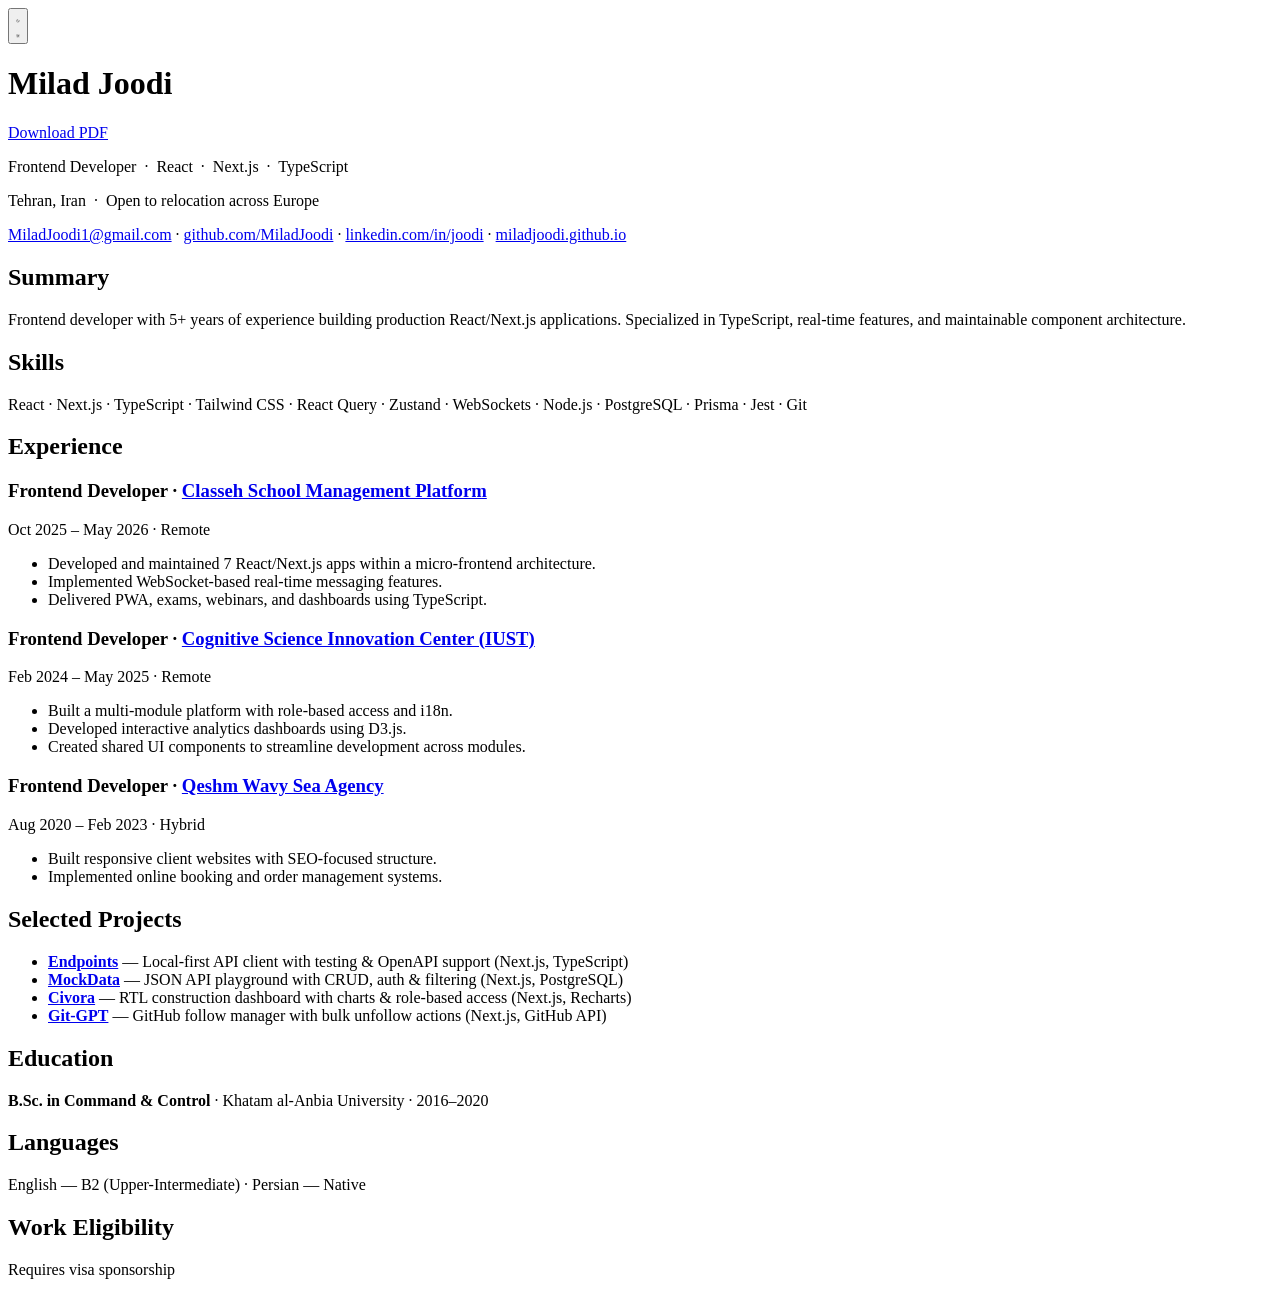
==== resume.html @ 1764eb27 "Add files via upload" ====
<!doctype html>
<html lang="en" dir="ltr">
<head>
<meta charset="utf-8">
<meta name="viewport" content="width=device-width, initial-scale=1, viewport-fit=cover">
<meta name="robots" content="noindex, nofollow">
<title>Milad Joodi — Resume</title>
<link rel="icon" href="assets/favicon.png" type="image/png">
<script>
  (function () {
    try {
      var t = localStorage.getItem('aj-theme');
      if (t === 'dark') document.documentElement.setAttribute('data-theme', 'dark');
      else document.documentElement.setAttribute('data-theme', 'light');
    } catch (e) {
      document.documentElement.setAttribute('data-theme', 'light');
    }
  })();
</script>
<link rel="preconnect" href="https://fonts.googleapis.com">
<link rel="preconnect" href="https://fonts.gstatic.com" crossorigin>
<link href="https://fonts.googleapis.com/css2?family=Inter:wght@400;500;600;700&display=swap" rel="stylesheet">
<link rel="stylesheet" href="assets/resume.css">
</head>
<body>

<button class="theme-btn" id="themeToggle" type="button" aria-label="Toggle dark mode">
  <svg class="icon-moon" viewBox="0 0 24 24" fill="none" stroke="currentColor" stroke-width="1.75" stroke-linecap="round" stroke-linejoin="round" aria-hidden="true"><path d="M21 12.79A9 9 0 1 1 11.21 3 7 7 0 0 0 21 12.79z"/></svg>
  <svg class="icon-sun" viewBox="0 0 24 24" fill="none" stroke="currentColor" stroke-width="1.75" stroke-linecap="round" stroke-linejoin="round" aria-hidden="true"><circle cx="12" cy="12" r="4"/><path d="M12 2v2M12 20v2M4.93 4.93l1.41 1.41M17.66 17.66l1.41 1.41M2 12h2M20 12h2M4.93 19.07l1.41-1.41M17.66 6.34l1.41-1.41"/></svg>
</button>

<main class="resume">
  <header class="resume-header">
    <div class="resume-title-row">
      <h1>Milad Joodi</h1>
      <a class="resume-download" href="assets/resume/Milad_Joodi_CV.pdf" download="Milad_Joodi_CV.pdf">Download PDF</a>
    </div>
    <p class="resume-role">Frontend Developer &nbsp;·&nbsp; React &nbsp;·&nbsp; Next.js &nbsp;·&nbsp; TypeScript</p>
    <p class="resume-loc">Tehran, Iran &nbsp;·&nbsp; Open to relocation across Europe</p>
    <p class="resume-links">
      <a href="mailto:MiladJoodi1@gmail.com">MiladJoodi1@gmail.com</a>
      <span aria-hidden="true">·</span>
      <a href="https://github.com/MiladJoodi" target="_blank" rel="noopener">github.com/MiladJoodi</a>
      <span aria-hidden="true">·</span>
      <a href="https://www.linkedin.com/in/joodi/" target="_blank" rel="noopener">linkedin.com/in/joodi</a>
      <span aria-hidden="true">·</span>
      <a href="https://miladjoodi.github.io" target="_blank" rel="noopener">miladjoodi.github.io</a>
    </p>
  </header>

  <section class="resume-section">
    <h2>Summary</h2>
    <p>Frontend developer with 5+ years of experience building production React/Next.js applications. Specialized in TypeScript, real-time features, and maintainable component architecture.</p>
  </section>

  <section class="resume-section">
    <h2>Skills</h2>
    <p class="resume-skills">React · Next.js · TypeScript · Tailwind CSS · React Query · Zustand · WebSockets · Node.js · PostgreSQL · Prisma · Jest · Git</p>
  </section>

  <section class="resume-section">
    <h2>Experience</h2>

    <article class="job">
      <div class="job-head">
        <h3>Frontend Developer · <a href="https://classeh.com/" target="_blank" rel="noopener">Classeh School Management Platform</a></h3>
        <p class="job-meta">Oct 2025 – May 2026 · Remote</p>
      </div>
      <ul>
        <li>Developed and maintained 7 React/Next.js apps within a micro-frontend architecture.</li>
        <li>Implemented WebSocket-based real-time messaging features.</li>
        <li>Delivered PWA, exams, webinars, and dashboards using TypeScript.</li>
      </ul>
    </article>

    <article class="job">
      <div class="job-head">
        <h3>Frontend Developer · <a href="https://cognitive.iust.ac.ir/" target="_blank" rel="noopener">Cognitive Science Innovation Center (IUST)</a></h3>
        <p class="job-meta">Feb 2024 – May 2025 · Remote</p>
      </div>
      <ul>
        <li>Built a multi-module platform with role-based access and i18n.</li>
        <li>Developed interactive analytics dashboards using D3.js.</li>
        <li>Created shared UI components to streamline development across modules.</li>
      </ul>
    </article>

    <article class="job">
      <div class="job-head">
        <h3>Frontend Developer · <a href="https://qhmshp.net/" target="_blank" rel="noopener">Qeshm Wavy Sea Agency</a></h3>
        <p class="job-meta">Aug 2020 – Feb 2023 · Hybrid</p>
      </div>
      <ul>
        <li>Built responsive client websites with SEO-focused structure.</li>
        <li>Implemented online booking and order management systems.</li>
      </ul>
    </article>
  </section>

  <section class="resume-section">
    <h2>Selected Projects</h2>
    <ul class="projects">
      <li><strong><a href="https://endpoints.ir" target="_blank" rel="noopener">Endpoints</a></strong> — Local-first API client with testing &amp; OpenAPI support (Next.js, TypeScript)</li>
      <li><strong><a href="https://mockdata.ir" target="_blank" rel="noopener">MockData</a></strong> — JSON API playground with CRUD, auth &amp; filtering (Next.js, PostgreSQL)</li>
      <li><strong><a href="https://civora-dashboard.netlify.app" target="_blank" rel="noopener">Civora</a></strong> — RTL construction dashboard with charts &amp; role-based access (Next.js, Recharts)</li>
      <li><strong><a href="https://git-gpt.netlify.app/" target="_blank" rel="noopener">Git-GPT</a></strong> — GitHub follow manager with bulk unfollow actions (Next.js, GitHub API)</li>
    </ul>
  </section>

  <section class="resume-section">
    <h2>Education</h2>
    <p><strong>B.Sc. in Command &amp; Control</strong> · Khatam al-Anbia University · 2016–2020</p>
  </section>

  <section class="resume-section">
    <h2>Languages</h2>
    <p>English — B2 (Upper-Intermediate) · Persian — Native</p>
  </section>

  <section class="resume-section">
    <h2>Work Eligibility</h2>
    <p>Requires visa sponsorship</p>
  </section>
</main>

<script>
  (function () {
    var root = document.documentElement;
    var btn = document.getElementById('themeToggle');
    if (!btn) return;
    btn.addEventListener('click', function () {
      var next = (root.getAttribute('data-theme') || 'light') === 'dark' ? 'light' : 'dark';
      root.setAttribute('data-theme', next);
      try { localStorage.setItem('aj-theme', next); } catch (e) {}
      btn.blur();
    });
  })();
</script>
</body>
</html>
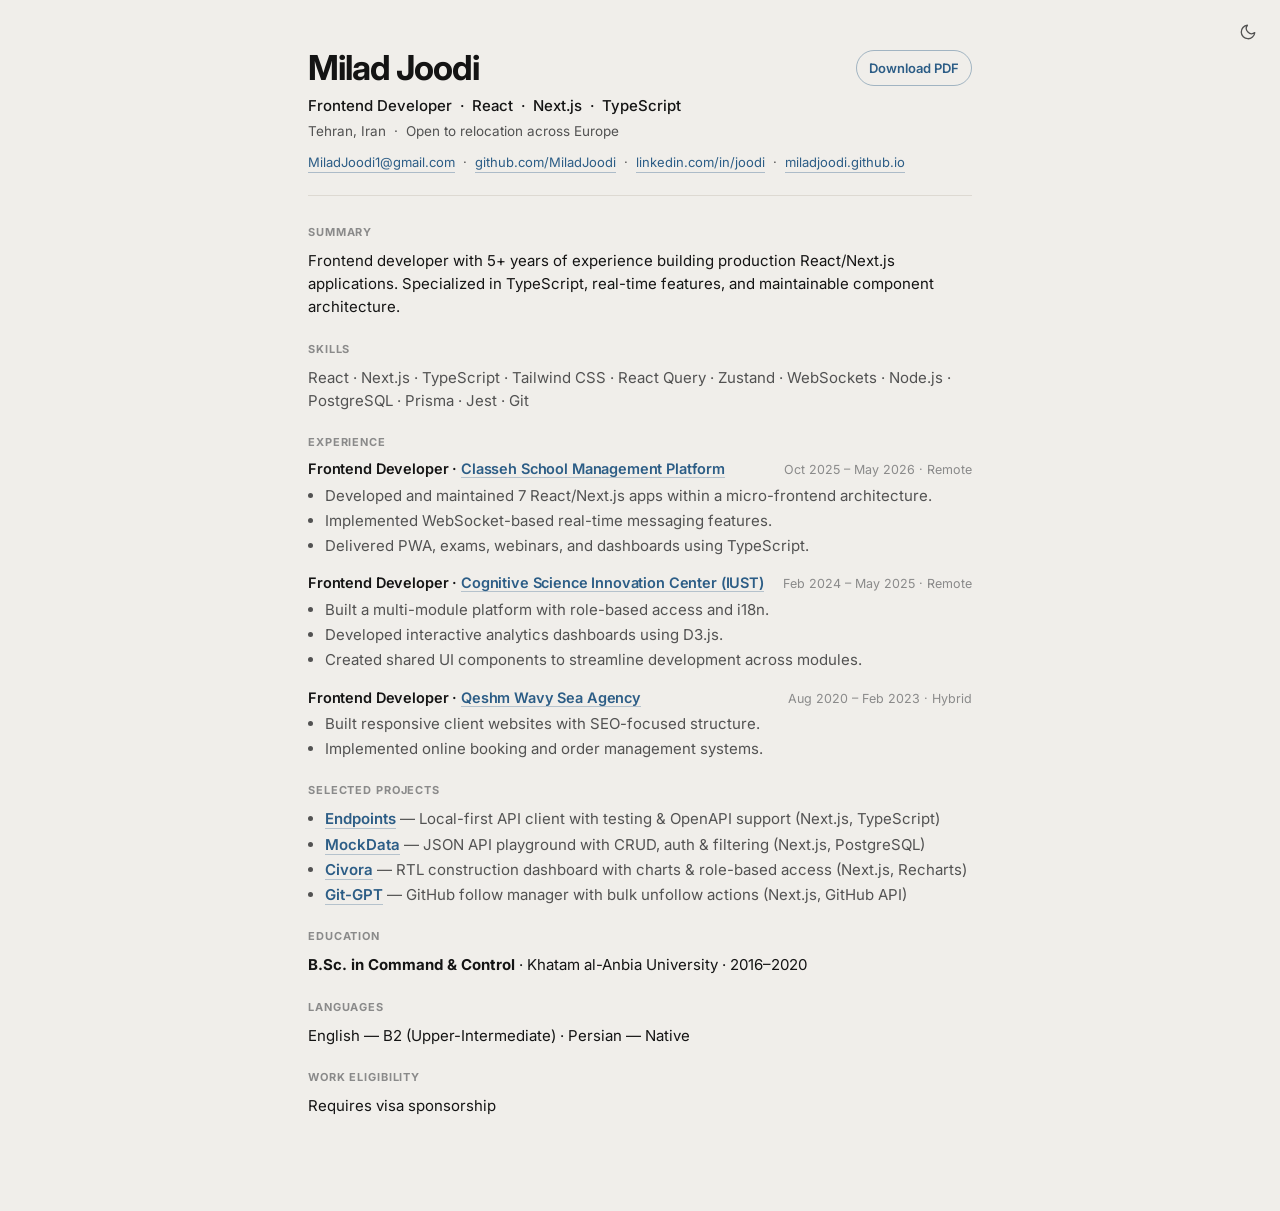
==== commit 12daf359: "Add files via upload" ====
--- a/resume.html
+++ b/resume.html
@@ -10,8 +10,12 @@
   (function () {
     try {
       var t = localStorage.getItem('aj-theme');
-      if (t === 'dark') document.documentElement.setAttribute('data-theme', 'dark');
-      else document.documentElement.setAttribute('data-theme', 'light');
+      if (t === 'dark' || t === 'light') {
+        document.documentElement.setAttribute('data-theme', t);
+      } else {
+        var prefersDark = window.matchMedia('(prefers-color-scheme: dark)').matches;
+        document.documentElement.setAttribute('data-theme', prefersDark ? 'dark' : 'light');
+      }
     } catch (e) {
       document.documentElement.setAttribute('data-theme', 'light');
     }
@@ -128,6 +132,12 @@
     var root = document.documentElement;
     var btn = document.getElementById('themeToggle');
     if (!btn) return;
+    window.matchMedia('(prefers-color-scheme: dark)').addEventListener('change', function (e) {
+      try {
+        if (localStorage.getItem('aj-theme')) return;
+      } catch (err) {}
+      root.setAttribute('data-theme', e.matches ? 'dark' : 'light');
+    });
     btn.addEventListener('click', function () {
       var next = (root.getAttribute('data-theme') || 'light') === 'dark' ? 'light' : 'dark';
       root.setAttribute('data-theme', next);
--- a/assets/resume.css
+++ b/assets/resume.css
@@ -0,0 +1,236 @@
+:root {
+  --bg: #f0eeea;
+  --paper: #ffffff;
+  --ink: #141414;
+  --ink-soft: #525252;
+  --ink-faint: #8a8a8a;
+  --line: #ddd9d2;
+  --line-soft: color-mix(in srgb, #ddd9d2 75%, transparent);
+  --link: #2c5d86;
+  --link-hover: #1a3f5c;
+  color-scheme: light;
+}
+:root[data-theme="dark"] {
+  --bg: #1a1917;
+  --paper: #242220;
+  --ink: #f0eeea;
+  --ink-soft: #a3a3a3;
+  --ink-faint: #8a8680;
+  --line: #3f3c37;
+  --line-soft: color-mix(in srgb, #3f3c37 80%, transparent);
+  --link: #8ab4d4;
+  --link-hover: #b7d4ea;
+  color-scheme: dark;
+}
+
+* { box-sizing: border-box; }
+html { background: var(--bg); }
+body {
+  margin: 0;
+  background: var(--bg);
+  color: var(--ink);
+  font-family: 'Inter', 'Segoe UI', sans-serif;
+  font-size: 15px;
+  line-height: 1.55;
+  font-weight: 400;
+  -webkit-font-smoothing: antialiased;
+}
+
+a {
+  color: var(--link);
+  text-decoration: none;
+  border-bottom: 1px solid color-mix(in srgb, var(--link) 35%, transparent);
+  transition: border-color .15s ease, color .15s ease;
+}
+a:hover {
+  color: var(--link-hover);
+  border-bottom-color: var(--link-hover);
+}
+
+.theme-btn {
+  position: fixed;
+  top: 14px;
+  right: 14px;
+  z-index: 10;
+  display: flex;
+  align-items: center;
+  justify-content: center;
+  width: 36px;
+  height: 36px;
+  border: none;
+  border-radius: 50%;
+  background: transparent;
+  color: var(--ink-soft);
+  cursor: pointer;
+  padding: 0;
+}
+.theme-btn:hover { color: var(--ink); }
+.theme-btn svg { width: 18px; height: 18px; display: block; }
+.theme-btn .icon-sun { display: none; }
+.theme-btn .icon-moon { display: block; }
+:root[data-theme="dark"] .theme-btn .icon-sun { display: block; }
+:root[data-theme="dark"] .theme-btn .icon-moon { display: none; }
+
+.resume {
+  max-width: 720px;
+  margin: 0 auto;
+  padding: 48px 28px 72px;
+}
+
+.resume-header {
+  margin-bottom: 28px;
+  padding-bottom: 22px;
+  border-bottom: 1px solid var(--line);
+}
+.resume-title-row {
+  display: flex;
+  align-items: center;
+  justify-content: space-between;
+  gap: 12px 16px;
+  flex-wrap: wrap;
+  margin-bottom: 6px;
+}
+.resume-header h1 {
+  margin: 0;
+  font-size: clamp(1.75rem, 4vw, 2.15rem);
+  font-weight: 700;
+  letter-spacing: -0.03em;
+  line-height: 1.15;
+}
+.resume-download {
+  display: inline-flex;
+  align-items: center;
+  flex-shrink: 0;
+  padding: 7px 12px;
+  border: 1.5px solid color-mix(in srgb, var(--link) 40%, transparent);
+  border-radius: 999px;
+  font-size: 13px;
+  font-weight: 600;
+  color: var(--link);
+  border-bottom-width: 1.5px;
+}
+.resume-download:hover {
+  color: var(--link-hover);
+  border-color: var(--link-hover);
+  background: color-mix(in srgb, var(--link) 8%, transparent);
+}
+.resume-role {
+  margin: 0 0 4px;
+  font-size: 15px;
+  font-weight: 500;
+  color: var(--ink);
+}
+.resume-loc {
+  margin: 0 0 10px;
+  font-size: 13.5px;
+  color: var(--ink-soft);
+}
+.resume-links {
+  margin: 0;
+  font-size: 13px;
+  color: var(--ink-soft);
+  display: flex;
+  flex-wrap: wrap;
+  gap: 4px 8px;
+  align-items: center;
+}
+.resume-links a { border-bottom-color: color-mix(in srgb, var(--link) 35%, transparent); }
+.resume-links a:hover { border-bottom-color: var(--link-hover); }
+
+.resume-section {
+  margin-bottom: 22px;
+}
+.resume-section h2 {
+  margin: 0 0 8px;
+  font-size: 11px;
+  font-weight: 700;
+  letter-spacing: 0.08em;
+  text-transform: uppercase;
+  color: var(--ink-faint);
+}
+.resume-section > p {
+  margin: 0;
+  color: var(--ink);
+}
+.resume-skills {
+  color: var(--ink-soft) !important;
+}
+
+.job {
+  margin-bottom: 16px;
+}
+.job:last-child { margin-bottom: 0; }
+.job-head {
+  display: flex;
+  flex-wrap: wrap;
+  align-items: baseline;
+  justify-content: space-between;
+  gap: 4px 16px;
+  margin-bottom: 4px;
+}
+.job-head h3 {
+  margin: 0;
+  font-size: 14.5px;
+  font-weight: 600;
+  letter-spacing: -0.01em;
+  line-height: 1.35;
+}
+.job-head h3 a {
+  border-bottom-color: color-mix(in srgb, var(--link) 30%, transparent);
+  font-weight: 600;
+}
+.job-head h3 a:hover {
+  border-bottom-color: var(--link-hover);
+}
+.job-meta {
+  margin: 0;
+  font-size: 12.5px;
+  color: var(--ink-faint);
+  white-space: nowrap;
+}
+.job ul,
+.projects {
+  margin: 0;
+  padding-left: 1.15em;
+}
+.job li,
+.projects li {
+  margin: 2px 0;
+  color: var(--ink-soft);
+}
+.projects strong {
+  color: var(--ink);
+  font-weight: 600;
+}
+.projects strong a {
+  border-bottom-color: color-mix(in srgb, var(--link) 30%, transparent);
+  font-weight: 600;
+}
+.projects strong a:hover {
+  border-bottom-color: var(--link-hover);
+}
+
+@media (max-width: 640px) {
+  .resume { padding: 36px 18px 56px; }
+  .resume-links { gap: 2px 6px; }
+  .job-meta { white-space: normal; }
+  .theme-btn { top: 10px; right: 10px; }
+}
+
+@media print {
+  :root, :root[data-theme="dark"] {
+    --bg: #fff;
+    --paper: #fff;
+    --ink: #111;
+    --ink-soft: #333;
+    --ink-faint: #666;
+    --line: #ccc;
+  }
+  body { background: #fff; color: #111; font-size: 11pt; }
+  .theme-btn { display: none !important; }
+  .resume-download { display: none !important; }
+  .resume { max-width: none; padding: 0; }
+  a { border-bottom: none; color: #2c5d86; }
+  .resume-section { break-inside: avoid; }
+  .job { break-inside: avoid; }
+}
